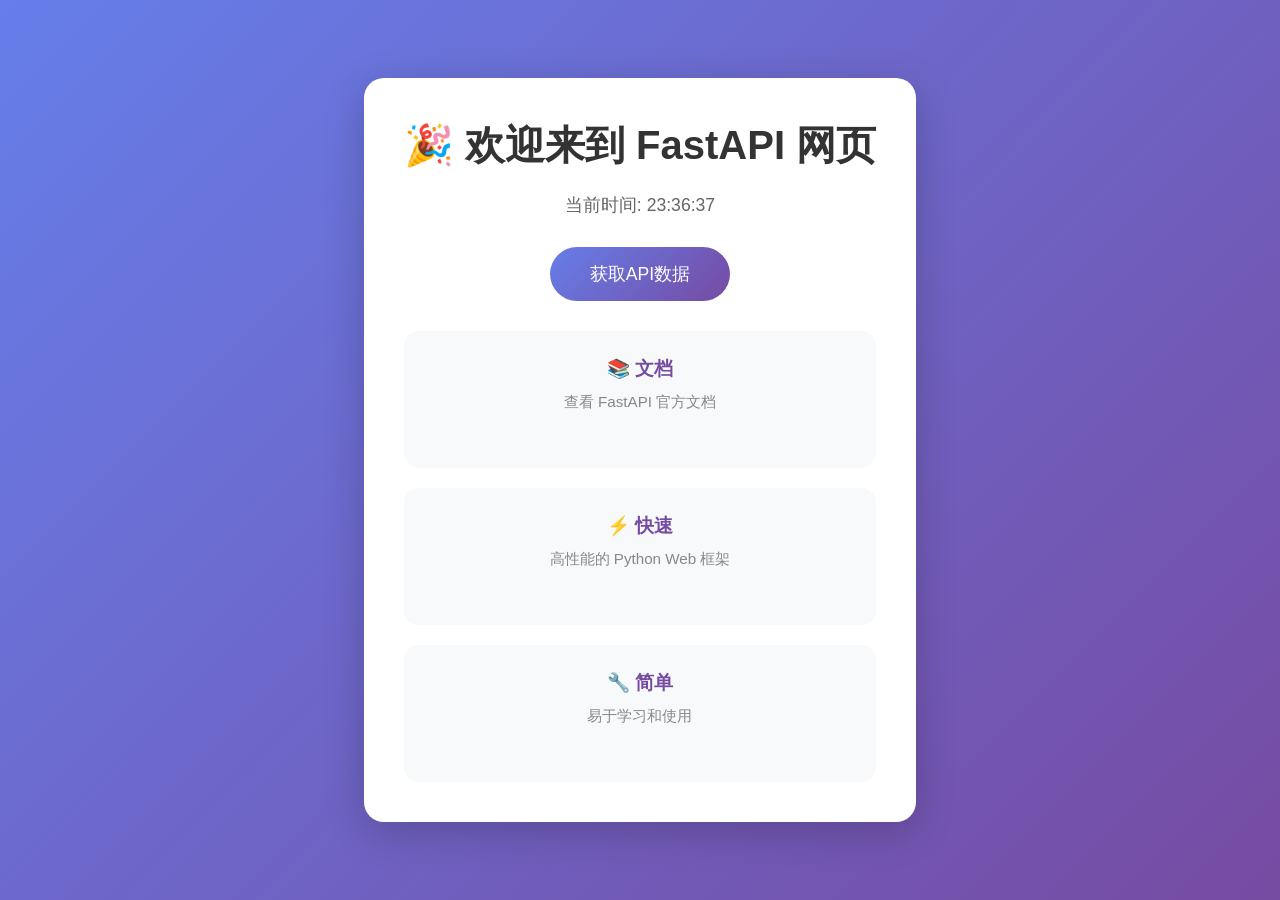
==== templates/index.html @ be43f150 "1.1" ====
<!DOCTYPE html>
<html lang="zh-CN">
<head>
    <meta charset="UTF-8">
    <meta name="viewport" content="width=device-width, initial-scale=1.0">
    <title>欢迎来到我的网页</title>
    <link rel="stylesheet" href="/static/css/style.css">
</head>
<body>
    <div class="container">
        <h1>🎉 欢迎来到 FastAPI 网页</h1>
        <p id="time">当前时间: 加载中...</p>
        
        <a href="/api/data" class="btn">获取API数据</a>
        
        <div class="card-grid">
            <div class="card">
                <h3>📚 文档</h3>
                <p>查看 FastAPI 官方文档</p>
            </div>
            <div class="card">
                <h3>⚡ 快速</h3>
                <p>高性能的 Python Web 框架</p>
            </div>
            <div class="card">
                <h3>🔧 简单</h3>
                <p>易于学习和使用</p>
            </div>
        </div>
    </div>
    
    <script src="/static/js/script.js"></script>
</body>
</html>
---- static/css/style.css ----
/* 全局样式 */
* {
    margin: 0;
    padding: 0;
    box-sizing: border-box;
}

body {
    font-family: 'Microsoft YaHei', Arial, sans-serif;
    background: linear-gradient(135deg, #667eea 0%, #764ba2 100%);
    min-height: 100vh;
    display: flex;
    justify-content: center;
    align-items: center;
}

/* 主容器样式 */
.container {
    text-align: center;
    background: white;
    padding: 40px;
    border-radius: 20px;
    box-shadow: 0 10px 40px rgba(0, 0, 0, 0.2);
}

h1 {
    color: #333;
    font-size: 2.5rem;
    margin-bottom: 20px;
}

p {
    color: #666;
    font-size: 1.1rem;
    margin-bottom: 30px;
}

/* 按钮样式 */
.btn {
    display: inline-block;
    padding: 15px 40px;
    background: linear-gradient(135deg, #667eea 0%, #764ba2 100%);
    color: white;
    text-decoration: none;
    border-radius: 50px;
    font-size: 1.1rem;
    transition: transform 0.3s, box-shadow 0.3s;
}

.btn:hover {
    transform: translateY(-3px);
    box-shadow: 0 5px 20px rgba(102, 126, 234, 0.4);
}

/* 卡片网格 */
.card-grid {
    display: grid;
    grid-template-columns: repeat(auto-fit, minmax(250px, 1fr));
    gap: 20px;
    margin-top: 30px;
}

.card {
    background: #f8f9fa;
    padding: 25px;
    border-radius: 15px;
    transition: transform 0.3s;
}

.card:hover {
    transform: translateY(-5px);
}

.card h3 {
    color: #764ba2;
    margin-bottom: 10px;
}

.card p {
    color: #888;
    font-size: 0.95rem;
}
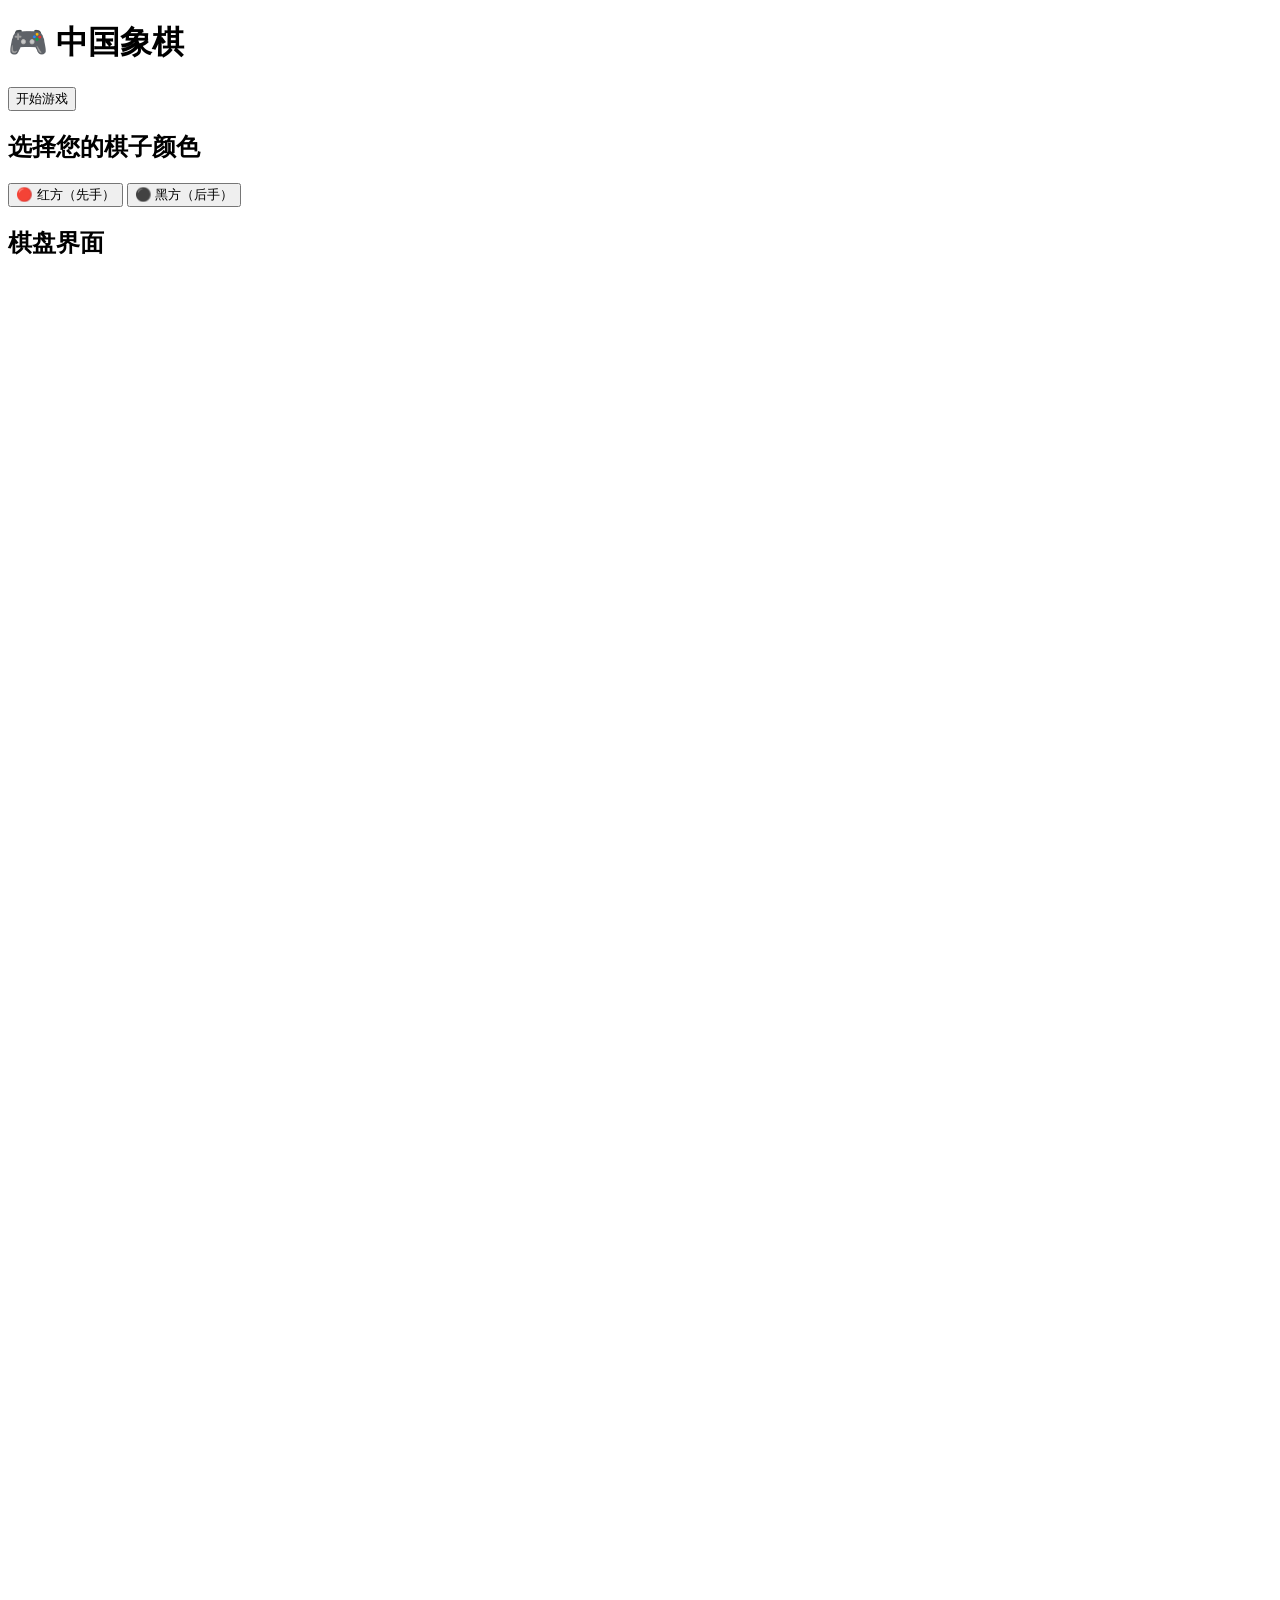
==== commit 5ce60823: "mid" ====
--- a/templates/index.html
+++ b/templates/index.html
@@ -1,34 +1,209 @@
 <!DOCTYPE html>
 <html lang="zh-CN">
 <head>
+    <!-- 设置文档字符编码为UTF-8，支持中文显示 -->
     <meta charset="UTF-8">
+    <!-- 视口设置，用于移动端响应式布局 -->
     <meta name="viewport" content="width=device-width, initial-scale=1.0">
-    <title>欢迎来到我的网页</title>
-    <link rel="stylesheet" href="/static/css/style.css">
+    <!-- 页面标题：中国象棋游戏 -->
+    <title>中国象棋</title>
+    
+    <!-- 引入外部CSS样式文件 -->
+    <link rel="stylesheet" href="static/css/reset.css">  <!-- 全局样式重置 -->
+    <link rel="stylesheet" href="static/css/base.css">  <!-- 页面基础样式 -->
+    <link rel="stylesheet" href="static/css/menu.css">   <!-- 菜单界面样式 -->
+    <link rel="stylesheet" href="static/css/game.css">   <!-- 游戏选择界面样式 -->
+    <link rel="stylesheet" href="static/css/chessboard.css"> <!-- 棋盘界面样式 -->
 </head>
 <body>
-    <div class="container">
-        <h1>🎉 欢迎来到 FastAPI 网页</h1>
-        <p id="time">当前时间: 加载中...</p>
-        
-        <a href="/api/data" class="btn">获取API数据</a>
-        
-        <div class="card-grid">
-            <div class="card">
-                <h3>📚 文档</h3>
-                <p>查看 FastAPI 官方文档</p>
-            </div>
-            <div class="card">
-                <h3>⚡ 快速</h3>
-                <p>高性能的 Python Web 框架</p>
-            </div>
-            <div class="card">
-                <h3>🔧 简单</h3>
-                <p>易于学习和使用</p>
-            </div>
+    <!-- ============================================
+         第一个界面 - 菜单界面
+         ============================================ -->
+    <div id="menuBox">
+        <!-- 游戏标题 -->
+        <h1 class="game-title">🎮 中国象棋</h1>
+        <!-- 开始游戏按钮 -->
+        <button id="startBtn">开始游戏</button>
+    </div>
+    
+    <!-- ============================================
+         第二个界面 - 选择棋子颜色界面
+         ============================================ -->
+    <div id="gameBox">
+        <!-- 提示文字 -->
+        <h2>选择您的棋子颜色</h2>
+        <!-- 颜色选择按钮容器 -->
+        <div class="color-choices">
+            <!-- 红方按钮：先手方 -->
+            <button class="color-btn red-btn" id="redBtn">🔴 红方（先手）</button>
+            <!-- 黑方按钮：后手方 -->
+            <button class="color-btn black-btn" id="blackBtn">⚫ 黑方（后手）</button>
         </div>
     </div>
     
-    <script src="/static/js/script.js"></script>
+    <!-- ============================================
+         第三个界面 - 棋盘游戏界面
+         ============================================ -->
+    <div id="chessBoardBox">
+        <!-- 显示玩家选择的颜色 -->
+        <h2 id="playerColorTitle">棋盘界面</h2>
+        <!-- 棋盘Canvas画布 -->
+        <canvas id="chessCanvas" width="1400" height="1500"></canvas>
+    </div>
+    
+    <!-- ============================================
+         引入JavaScript模块
+         ============================================ -->
+    <script src="static/js/config.js"></script>           <!-- 游戏配置 -->
+    <script src="static/js/jss/chessman.js"></script>     <!-- 棋子基类 -->
+    <script src="static/js/jss/king.js"></script>         <!-- 将/帅 -->
+    <script src="static/js/jss/advisor.js"></script>      <!-- 士 -->
+    <script src="static/js/jss/bishop.js"></script>       <!-- 相/象 -->
+    <script src="static/js/jss/knight.js"></script>       <!-- 马 -->
+    <script src="static/js/jss/rook.js"></script>         <!-- 车 -->
+    <script src="static/js/jss/cannon.js"></script>       <!-- 炮 -->
+    <script src="static/js/jss/pawn.js"></script>         <!-- 兵/卒 -->
+    <script src="static/js/jss/board.js"></script>        <!-- 棋盘类 -->
+    <script src="static/js/jss/game.js"></script>         <!-- 游戏控制类 -->
+    
+    <!-- ============================================
+         游戏逻辑脚本
+         ============================================ -->
+    <script>
+        // ============================================
+        // 游戏全局变量
+        // ============================================
+        let game = null;           // 游戏实例
+        let playerCamp = 1;         // 玩家阵营（1红方，-1黑方）
+        let canvas, ctx;           // Canvas元素和上下文
+
+        // ============================================
+        // 获取页面元素
+        // ============================================
+        const menuBox = document.getElementById('menuBox');           // 菜单界面容器
+        const gameBox = document.getElementById('gameBox');            // 选择颜色界面容器
+        const chessBoardBox = document.getElementById('chessBoardBox'); // 棋盘界面容器
+        const playerColorTitle = document.getElementById('playerColorTitle'); // 棋盘界面标题
+        const startBtn = document.getElementById('startBtn');         // 开始游戏按钮
+        
+        // ============================================
+        // 初始化游戏
+        // ============================================
+        async function initGame() {
+            // 获取Canvas元素
+            canvas = document.getElementById('chessCanvas');
+            ctx = canvas.getContext('2d');
+            
+            // 预加载所有棋子图片
+            await ChessMan.preloadAllImages();
+            
+            // 创建游戏实例
+            game = new Game();
+            game.isPlay = true;
+            
+            // 绘制初始棋盘
+            render();
+        }
+
+        // ============================================
+        // 渲染棋盘和棋子
+        // ============================================
+        function render() {
+            // 清空画布
+            ctx.clearRect(0, 0, canvas.width, canvas.height);
+            
+            // 绘制棋盘背景
+            ChessMan.drawBoard(ctx, canvas);
+            
+            // 绘制所有棋子
+            for (const key in game.board.pieces) {
+                const piece = game.board.pieces[key];
+                piece.draw(ctx);
+            }
+        }
+
+        // ============================================
+        // Canvas点击事件处理
+        // ============================================
+        function handleCanvasClick(event) {
+            if (!game || !game.isPlay) return;
+            
+            // 获取点击位置的像素坐标
+            const rect = canvas.getBoundingClientRect();
+            const pixelX = event.clientX - rect.left;
+            const pixelY = event.clientY - rect.top;
+            
+            // 将像素坐标转换为网格坐标
+            const config = GameConfig.IMAGES.BOARD_POSITION;
+            const gridX = Math.round((pixelX - config.START_X) / config.GRID_SIZE);
+            const gridY = Math.round((pixelY - config.START_Y) / config.GRID_SIZE);
+            
+            // 验证坐标范围
+            if (gridX < 0 || gridX > 8 || gridY < 0 || gridY > 9) return;
+            
+            // 处理游戏点击
+            const result = game.handleClick(gridX, gridY);
+            
+            // 重新渲染
+            render();
+        }
+
+        // ============================================
+        // 事件监听：开始游戏按钮
+        // ============================================
+        startBtn.addEventListener('click', function() {
+            // 隐藏菜单界面
+            menuBox.style.display = 'none';
+            // 显示选择颜色界面
+            gameBox.style.display = 'block';
+        });
+        
+        // ============================================
+        // 获取红方和黑方按钮
+        // ============================================
+        const redBtn = document.getElementById('redBtn');   // 红方按钮
+        const blackBtn = document.getElementById('blackBtn'); // 黑方按钮
+        
+        // ============================================
+        // 事件监听：红方按钮点击
+        // ============================================
+        redBtn.addEventListener('click', async function() {
+            // 设置玩家阵营为红方
+            playerCamp = 1;
+            
+            // 隐藏选择颜色界面
+            gameBox.style.display = 'none';
+            // 显示棋盘界面
+            chessBoardBox.style.display = 'block';
+            // 更新标题，显示玩家选择了红方
+            playerColorTitle.textContent = '您选择了红方（先手）';
+            
+            // 初始化游戏
+            await initGame();
+        });
+        
+        // ============================================
+        // 事件监听：黑方按钮点击
+        // ============================================
+        blackBtn.addEventListener('click', async function() {
+            // 设置玩家阵营为黑方
+            playerCamp = -1;
+            
+            // 隐藏选择颜色界面
+            gameBox.style.display = 'none';
+            // 显示棋盘界面
+            chessBoardBox.style.display = 'block';
+            // 更新标题，显示玩家选择了黑方
+            playerColorTitle.textContent = '您选择了黑方（后手）';
+            
+            // 初始化游戏
+            await initGame();
+        });
+
+        // ============================================
+        // Canvas点击事件绑定
+        // ============================================
+        document.getElementById('chessCanvas').addEventListener('click', handleCanvasClick);
+    </script>
 </body>
-</html>+</html>
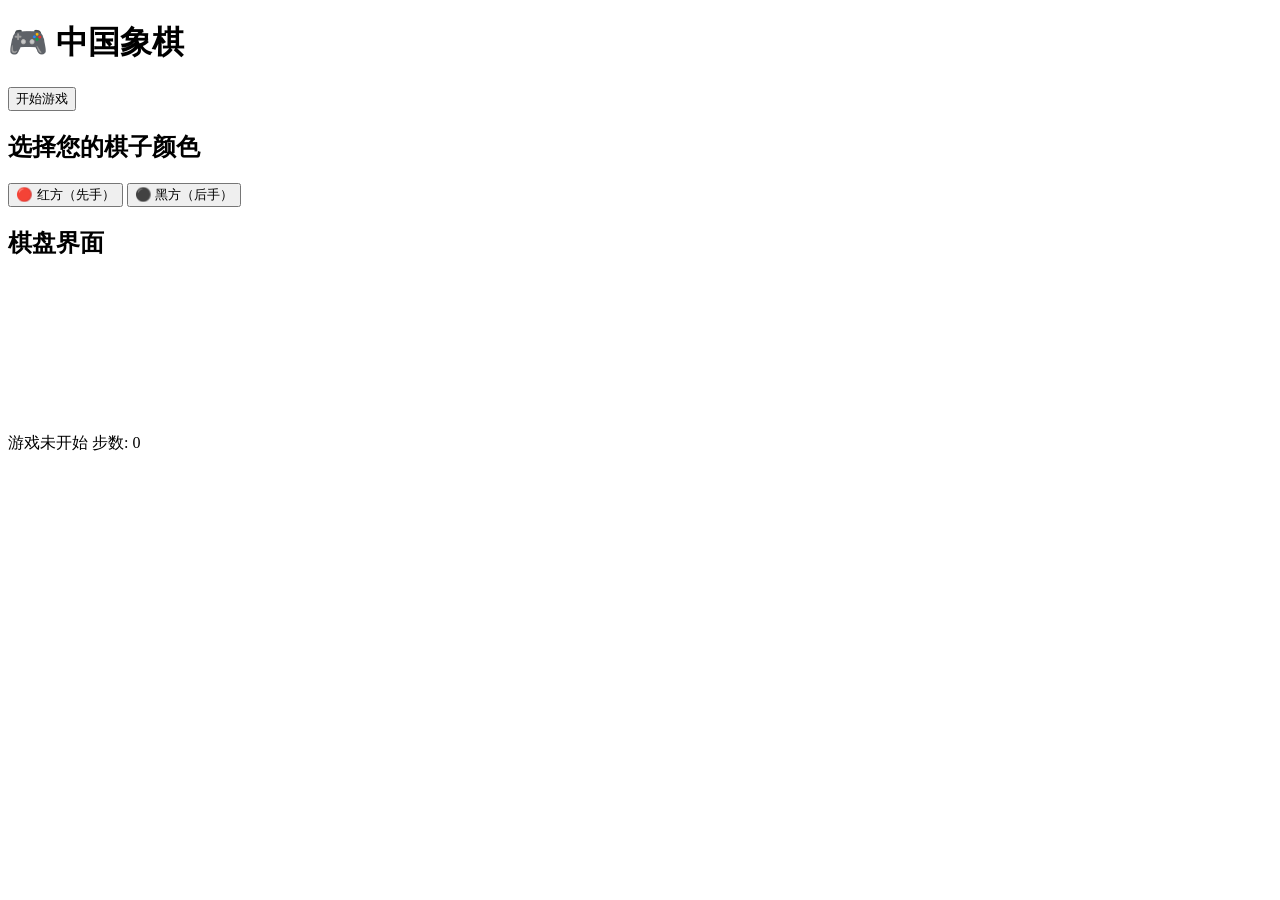
==== commit c4cd0145: "draw" ====
--- a/templates/index.html
+++ b/templates/index.html
@@ -11,9 +11,8 @@
     <!-- 引入外部CSS样式文件 -->
     <link rel="stylesheet" href="static/css/reset.css">  <!-- 全局样式重置 -->
     <link rel="stylesheet" href="static/css/base.css">  <!-- 页面基础样式 -->
-    <link rel="stylesheet" href="static/css/menu.css">   <!-- 菜单界面样式 -->
-    <link rel="stylesheet" href="static/css/game.css">   <!-- 游戏选择界面样式 -->
-    <link rel="stylesheet" href="static/css/chessboard.css"> <!-- 棋盘界面样式 -->
+    <link rel="stylesheet" href="static/css/menu.css">   <!-- 菜单界面和游戏选择界面样式 -->
+    <link rel="stylesheet" href="static/css/canvas.css"> <!-- Canvas画布样式 -->
 </head>
 <body>
     <!-- ============================================
@@ -48,162 +47,17 @@
         <!-- 显示玩家选择的颜色 -->
         <h2 id="playerColorTitle">棋盘界面</h2>
         <!-- 棋盘Canvas画布 -->
-        <canvas id="chessCanvas" width="1400" height="1500"></canvas>
+        <canvas id="chessCanvas"></canvas>
+        <!-- 游戏状态显示 -->
+        <div id="gameStatus">
+            <span id="turnDisplay">游戏未开始</span>
+            <span id="moveCountDisplay">步数: 0</span>
+        </div>
     </div>
     
     <!-- ============================================
-         引入JavaScript模块
+         ES6模块方式引入JavaScript
          ============================================ -->
-    <script src="static/js/config.js"></script>           <!-- 游戏配置 -->
-    <script src="static/js/jss/chessman.js"></script>     <!-- 棋子基类 -->
-    <script src="static/js/jss/king.js"></script>         <!-- 将/帅 -->
-    <script src="static/js/jss/advisor.js"></script>      <!-- 士 -->
-    <script src="static/js/jss/bishop.js"></script>       <!-- 相/象 -->
-    <script src="static/js/jss/knight.js"></script>       <!-- 马 -->
-    <script src="static/js/jss/rook.js"></script>         <!-- 车 -->
-    <script src="static/js/jss/cannon.js"></script>       <!-- 炮 -->
-    <script src="static/js/jss/pawn.js"></script>         <!-- 兵/卒 -->
-    <script src="static/js/jss/board.js"></script>        <!-- 棋盘类 -->
-    <script src="static/js/jss/game.js"></script>         <!-- 游戏控制类 -->
-    
-    <!-- ============================================
-         游戏逻辑脚本
-         ============================================ -->
-    <script>
-        // ============================================
-        // 游戏全局变量
-        // ============================================
-        let game = null;           // 游戏实例
-        let playerCamp = 1;         // 玩家阵营（1红方，-1黑方）
-        let canvas, ctx;           // Canvas元素和上下文
-
-        // ============================================
-        // 获取页面元素
-        // ============================================
-        const menuBox = document.getElementById('menuBox');           // 菜单界面容器
-        const gameBox = document.getElementById('gameBox');            // 选择颜色界面容器
-        const chessBoardBox = document.getElementById('chessBoardBox'); // 棋盘界面容器
-        const playerColorTitle = document.getElementById('playerColorTitle'); // 棋盘界面标题
-        const startBtn = document.getElementById('startBtn');         // 开始游戏按钮
-        
-        // ============================================
-        // 初始化游戏
-        // ============================================
-        async function initGame() {
-            // 获取Canvas元素
-            canvas = document.getElementById('chessCanvas');
-            ctx = canvas.getContext('2d');
-            
-            // 预加载所有棋子图片
-            await ChessMan.preloadAllImages();
-            
-            // 创建游戏实例
-            game = new Game();
-            game.isPlay = true;
-            
-            // 绘制初始棋盘
-            render();
-        }
-
-        // ============================================
-        // 渲染棋盘和棋子
-        // ============================================
-        function render() {
-            // 清空画布
-            ctx.clearRect(0, 0, canvas.width, canvas.height);
-            
-            // 绘制棋盘背景
-            ChessMan.drawBoard(ctx, canvas);
-            
-            // 绘制所有棋子
-            for (const key in game.board.pieces) {
-                const piece = game.board.pieces[key];
-                piece.draw(ctx);
-            }
-        }
-
-        // ============================================
-        // Canvas点击事件处理
-        // ============================================
-        function handleCanvasClick(event) {
-            if (!game || !game.isPlay) return;
-            
-            // 获取点击位置的像素坐标
-            const rect = canvas.getBoundingClientRect();
-            const pixelX = event.clientX - rect.left;
-            const pixelY = event.clientY - rect.top;
-            
-            // 将像素坐标转换为网格坐标
-            const config = GameConfig.IMAGES.BOARD_POSITION;
-            const gridX = Math.round((pixelX - config.START_X) / config.GRID_SIZE);
-            const gridY = Math.round((pixelY - config.START_Y) / config.GRID_SIZE);
-            
-            // 验证坐标范围
-            if (gridX < 0 || gridX > 8 || gridY < 0 || gridY > 9) return;
-            
-            // 处理游戏点击
-            const result = game.handleClick(gridX, gridY);
-            
-            // 重新渲染
-            render();
-        }
-
-        // ============================================
-        // 事件监听：开始游戏按钮
-        // ============================================
-        startBtn.addEventListener('click', function() {
-            // 隐藏菜单界面
-            menuBox.style.display = 'none';
-            // 显示选择颜色界面
-            gameBox.style.display = 'block';
-        });
-        
-        // ============================================
-        // 获取红方和黑方按钮
-        // ============================================
-        const redBtn = document.getElementById('redBtn');   // 红方按钮
-        const blackBtn = document.getElementById('blackBtn'); // 黑方按钮
-        
-        // ============================================
-        // 事件监听：红方按钮点击
-        // ============================================
-        redBtn.addEventListener('click', async function() {
-            // 设置玩家阵营为红方
-            playerCamp = 1;
-            
-            // 隐藏选择颜色界面
-            gameBox.style.display = 'none';
-            // 显示棋盘界面
-            chessBoardBox.style.display = 'block';
-            // 更新标题，显示玩家选择了红方
-            playerColorTitle.textContent = '您选择了红方（先手）';
-            
-            // 初始化游戏
-            await initGame();
-        });
-        
-        // ============================================
-        // 事件监听：黑方按钮点击
-        // ============================================
-        blackBtn.addEventListener('click', async function() {
-            // 设置玩家阵营为黑方
-            playerCamp = -1;
-            
-            // 隐藏选择颜色界面
-            gameBox.style.display = 'none';
-            // 显示棋盘界面
-            chessBoardBox.style.display = 'block';
-            // 更新标题，显示玩家选择了黑方
-            playerColorTitle.textContent = '您选择了黑方（后手）';
-            
-            // 初始化游戏
-            await initGame();
-        });
-
-        // ============================================
-        // Canvas点击事件绑定
-        // ============================================
-        document.getElementById('chessCanvas').addEventListener('click', handleCanvasClick);
-    </script>
+    <script type="module" src="static/js/main.js"></script>
 </body>
-</html>
+</html>
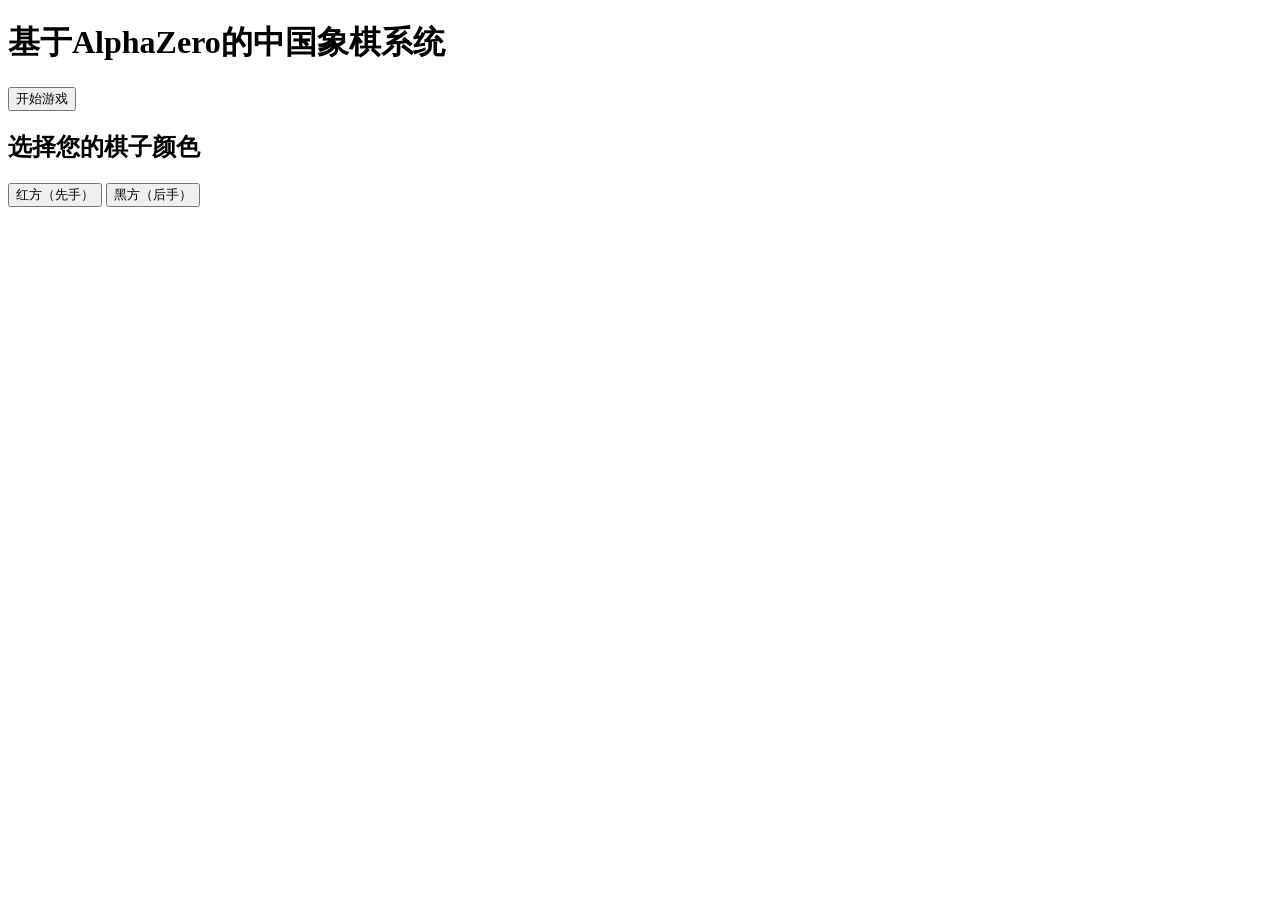
==== commit ac9066a0: "1" ====
--- a/templates/index.html
+++ b/templates/index.html
@@ -6,7 +6,7 @@
     <!-- 视口设置，用于移动端响应式布局 -->
     <meta name="viewport" content="width=device-width, initial-scale=1.0">
     <!-- 页面标题：中国象棋游戏 -->
-    <title>中国象棋</title>
+    <title>基于AlphaZero的中国象棋系统</title>
     
     <!-- 引入外部CSS样式文件 -->
     <link rel="stylesheet" href="static/css/reset.css">  <!-- 全局样式重置 -->
@@ -18,41 +18,34 @@
     <!-- ============================================
          第一个界面 - 菜单界面
          ============================================ -->
-    <div id="menuBox">
+    <div class="menu-box">
         <!-- 游戏标题 -->
-        <h1 class="game-title">🎮 中国象棋</h1>
+        <h1 class="menu-box__title">基于AlphaZero的中国象棋系统</h1>
         <!-- 开始游戏按钮 -->
-        <button id="startBtn">开始游戏</button>
+        <button class="btn menu-box__start-btn">开始游戏</button>
     </div>
     
     <!-- ============================================
          第二个界面 - 选择棋子颜色界面
          ============================================ -->
-    <div id="gameBox">
+    <div class="color-selection">
         <!-- 提示文字 -->
-        <h2>选择您的棋子颜色</h2>
+        <h2 class="color-selection__title">选择您的棋子颜色</h2>
         <!-- 颜色选择按钮容器 -->
-        <div class="color-choices">
+        <div class="color-selection__options">
             <!-- 红方按钮：先手方 -->
-            <button class="color-btn red-btn" id="redBtn">🔴 红方（先手）</button>
+            <button class="color-btn" id="redBtn">红方（先手）</button>
             <!-- 黑方按钮：后手方 -->
-            <button class="color-btn black-btn" id="blackBtn">⚫ 黑方（后手）</button>
+            <button class="color-btn" id="blackBtn">黑方（后手）</button>
         </div>
     </div>
     
     <!-- ============================================
          第三个界面 - 棋盘游戏界面
          ============================================ -->
-    <div id="chessBoardBox">
-        <!-- 显示玩家选择的颜色 -->
-        <h2 id="playerColorTitle">棋盘界面</h2>
+    <div class="chess-board-box">
         <!-- 棋盘Canvas画布 -->
         <canvas id="chessCanvas"></canvas>
-        <!-- 游戏状态显示 -->
-        <div id="gameStatus">
-            <span id="turnDisplay">游戏未开始</span>
-            <span id="moveCountDisplay">步数: 0</span>
-        </div>
     </div>
     
     <!-- ============================================
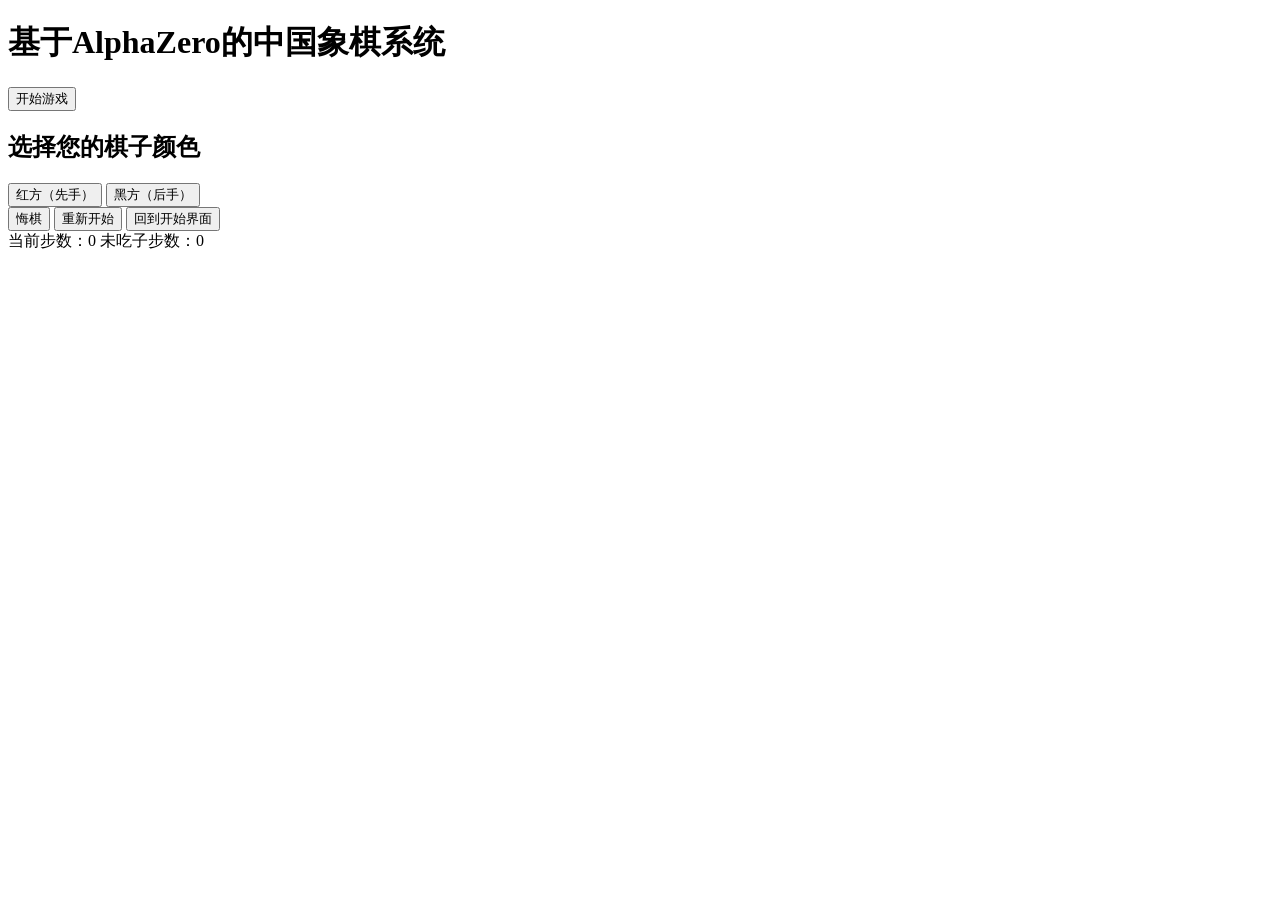
==== commit aa1a5a05: "add" ====
--- a/templates/index.html
+++ b/templates/index.html
@@ -44,6 +44,17 @@
          第三个界面 - 棋盘游戏界面
          ============================================ -->
     <div class="chess-board-box">
+        <!-- 按钮容器 -->
+        <div class="chess-board-box__buttons">
+            <button class="btn chess-board-box__btn" id="regretBtn">悔棋</button>
+            <button class="btn chess-board-box__btn" id="restartBtn">重新开始</button>
+            <button class="btn chess-board-box__btn" id="backBtn">回到开始界面</button>
+        </div>
+        <!-- 步数信息显示 -->
+        <div class="chess-board-box__info">
+            <span id="moveCount">当前步数：0</span>
+            <span id="noCaptureCount">未吃子步数：0</span>
+        </div>
         <!-- 棋盘Canvas画布 -->
         <canvas id="chessCanvas"></canvas>
     </div>
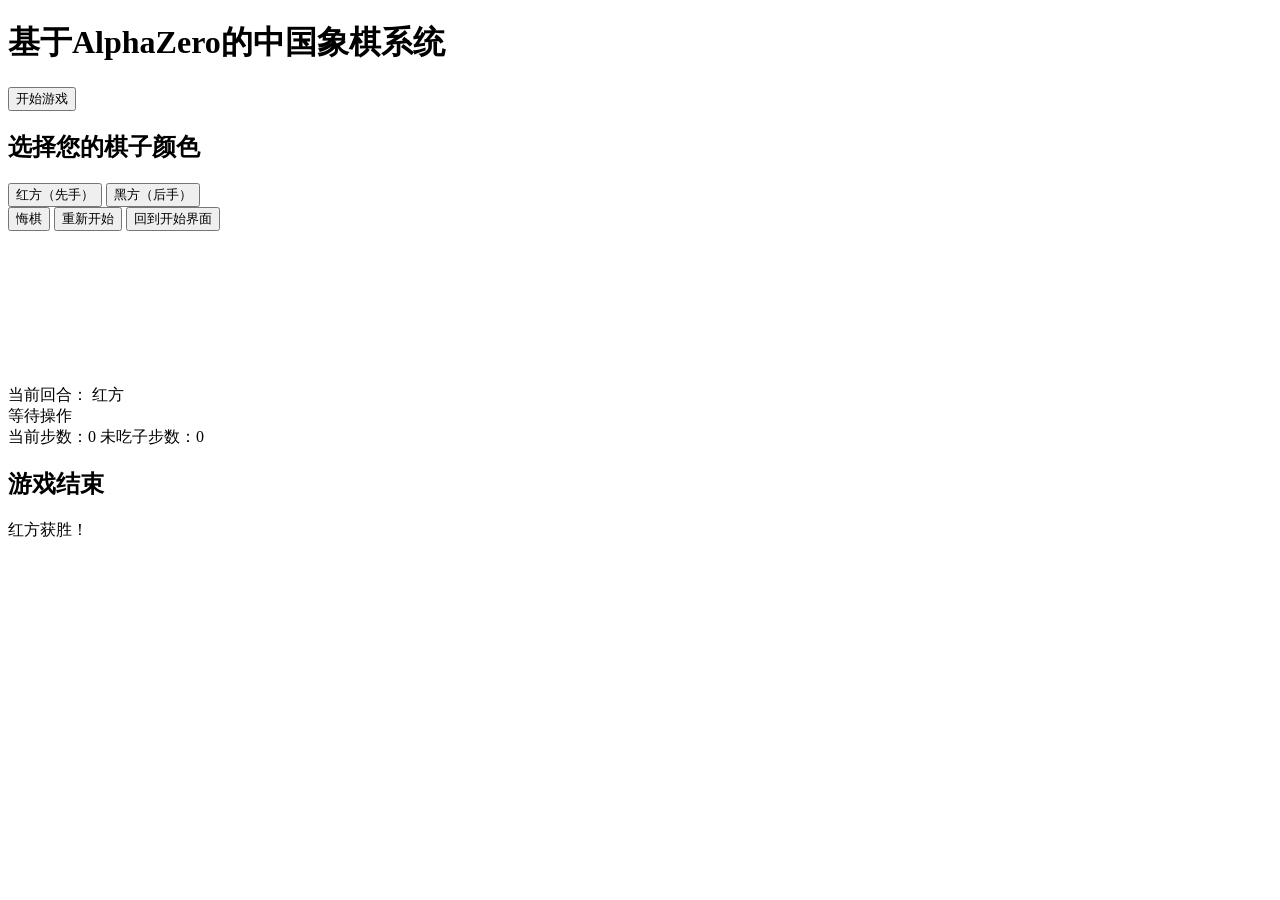
==== commit 0b8294b5: "add" ====
--- a/templates/index.html
+++ b/templates/index.html
@@ -5,63 +5,69 @@
     <meta charset="UTF-8">
     <!-- 视口设置，用于移动端响应式布局 -->
     <meta name="viewport" content="width=device-width, initial-scale=1.0">
-    <!-- 页面标题：中国象棋游戏 -->
+    <!-- 页面标题 -->
     <title>基于AlphaZero的中国象棋系统</title>
     
-    <!-- 引入外部CSS样式文件 -->
-    <link rel="stylesheet" href="static/css/reset.css">  <!-- 全局样式重置 -->
-    <link rel="stylesheet" href="static/css/base.css">  <!-- 页面基础样式 -->
-    <link rel="stylesheet" href="static/css/menu.css">   <!-- 菜单界面和游戏选择界面样式 -->
-    <link rel="stylesheet" href="static/css/canvas.css"> <!-- Canvas画布样式 -->
+    <!-- 网页图标：使用红方将帅图片 -->
+    <link rel="icon" href="static/imgs/red_king.png" type="image/png">
+    
+    <!-- 引入CSS样式文件 -->
+    <link rel="stylesheet" href="static/css/main.css">
 </head>
 <body>
-    <!-- ============================================
-         第一个界面 - 菜单界面
-         ============================================ -->
-    <div class="menu-box">
-        <!-- 游戏标题 -->
-        <h1 class="menu-box__title">基于AlphaZero的中国象棋系统</h1>
-        <!-- 开始游戏按钮 -->
-        <button class="btn menu-box__start-btn">开始游戏</button>
+    <!-- ==================== 界面1：主菜单 ==================== -->
+    <div class="screen screen--menu">
+        <h1 class="screen__title">基于AlphaZero的中国象棋系统</h1>
+        <button class="btn screen__btn" id="startBtn">开始游戏</button>
     </div>
     
-    <!-- ============================================
-         第二个界面 - 选择棋子颜色界面
-         ============================================ -->
-    <div class="color-selection">
-        <!-- 提示文字 -->
-        <h2 class="color-selection__title">选择您的棋子颜色</h2>
-        <!-- 颜色选择按钮容器 -->
-        <div class="color-selection__options">
-            <!-- 红方按钮：先手方 -->
-            <button class="color-btn" id="redBtn">红方（先手）</button>
-            <!-- 黑方按钮：后手方 -->
-            <button class="color-btn" id="blackBtn">黑方（后手）</button>
+    <!-- ==================== 界面2：选择阵营 ==================== -->
+    <div class="screen screen--camp-select">
+        <h2 class="screen__title">选择您的棋子颜色</h2>
+        <div class="screen__options">
+            <button class="btn btn--camp" id="redBtn">红方（先手）</button>
+            <button class="btn btn--camp" id="blackBtn">黑方（后手）</button>
         </div>
     </div>
     
-    <!-- ============================================
-         第三个界面 - 棋盘游戏界面
-         ============================================ -->
-    <div class="chess-board-box">
-        <!-- 按钮容器 -->
-        <div class="chess-board-box__buttons">
-            <button class="btn chess-board-box__btn" id="regretBtn">悔棋</button>
-            <button class="btn chess-board-box__btn" id="restartBtn">重新开始</button>
-            <button class="btn chess-board-box__btn" id="backBtn">回到开始界面</button>
+    <!-- ==================== 界面3：游戏棋盘 ==================== -->
+    <div class="screen screen--game">
+        <!-- 左侧控制按钮 -->
+        <div class="game-panel game-panel--left">
+            <button class="btn game-panel__btn" id="regretBtn">悔棋</button>
+            <button class="btn game-panel__btn" id="restartBtn">重新开始</button>
+            <button class="btn game-panel__btn" id="backBtn">回到开始界面</button>
         </div>
-        <!-- 步数信息显示 -->
-        <div class="chess-board-box__info">
+        
+        <!-- 中间棋盘区域 -->
+        <div class="game-board">
+            <canvas id="chessCanvas"></canvas>
+        </div>
+        
+        <!-- 右侧信息显示 -->
+        <div class="game-panel game-panel--right">
+            <!-- 当前操作方状态显示 -->
+            <div class="turn-status">
+                <span id="turnLabel">当前回合：</span>
+                <span id="turnCamp">红方</span>
+                <div id="turnIndicator" class="turn-indicator">
+                    <span class="turn-indicator__text">等待操作</span>
+                </div>
+            </div>
             <span id="moveCount">当前步数：0</span>
             <span id="noCaptureCount">未吃子步数：0</span>
         </div>
-        <!-- 棋盘Canvas画布 -->
-        <canvas id="chessCanvas"></canvas>
     </div>
     
-    <!-- ============================================
-         ES6模块方式引入JavaScript
-         ============================================ -->
+    <!-- ==================== 界面4：游戏结束 ==================== -->
+    <div class="screen screen--gameover" id="gameoverScreen">
+        <div class="gameover-modal">
+            <h2 id="gameoverTitle" class="gameover__title">游戏结束</h2>
+            <p id="gameoverMessage" class="gameover__message">红方获胜！</p>
+        </div>
+    </div>
+    
+    <!-- 引入JavaScript模块 -->
     <script type="module" src="static/js/main.js"></script>
 </body>
-</html>+</html>
